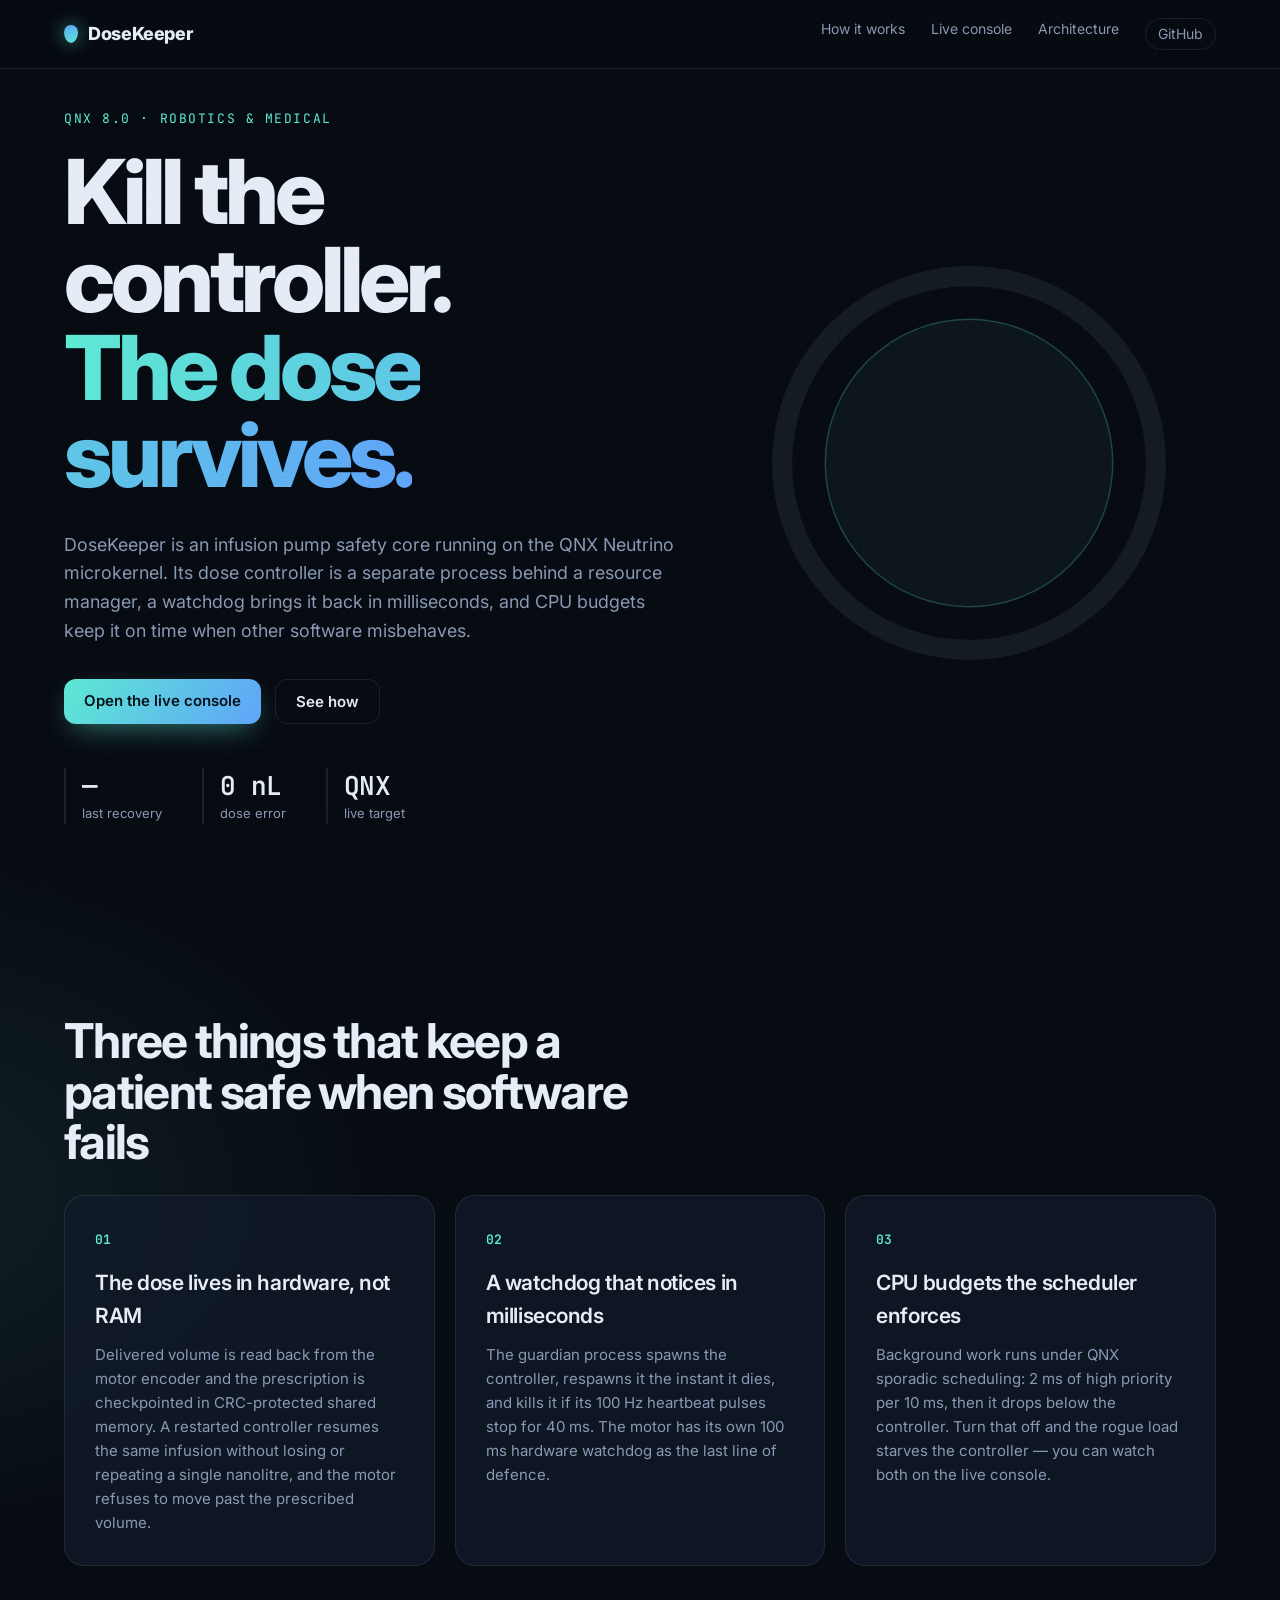
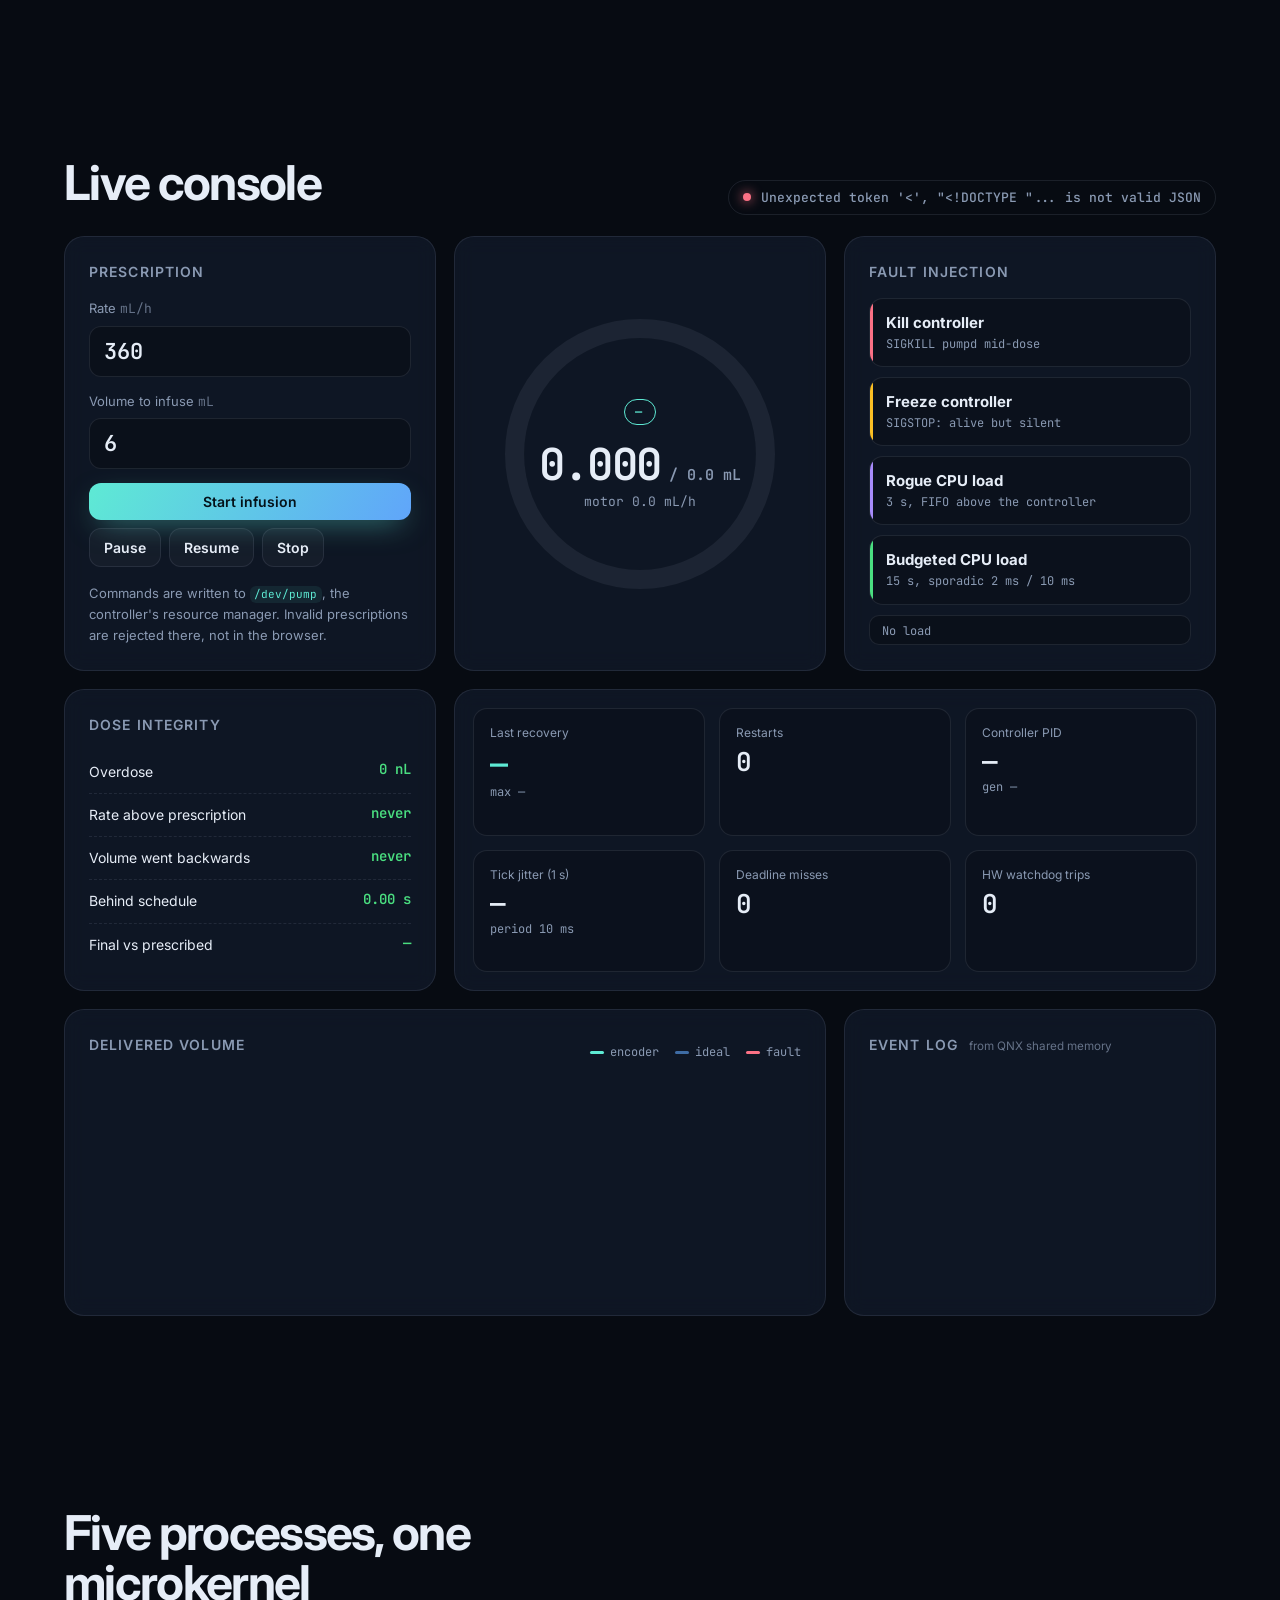
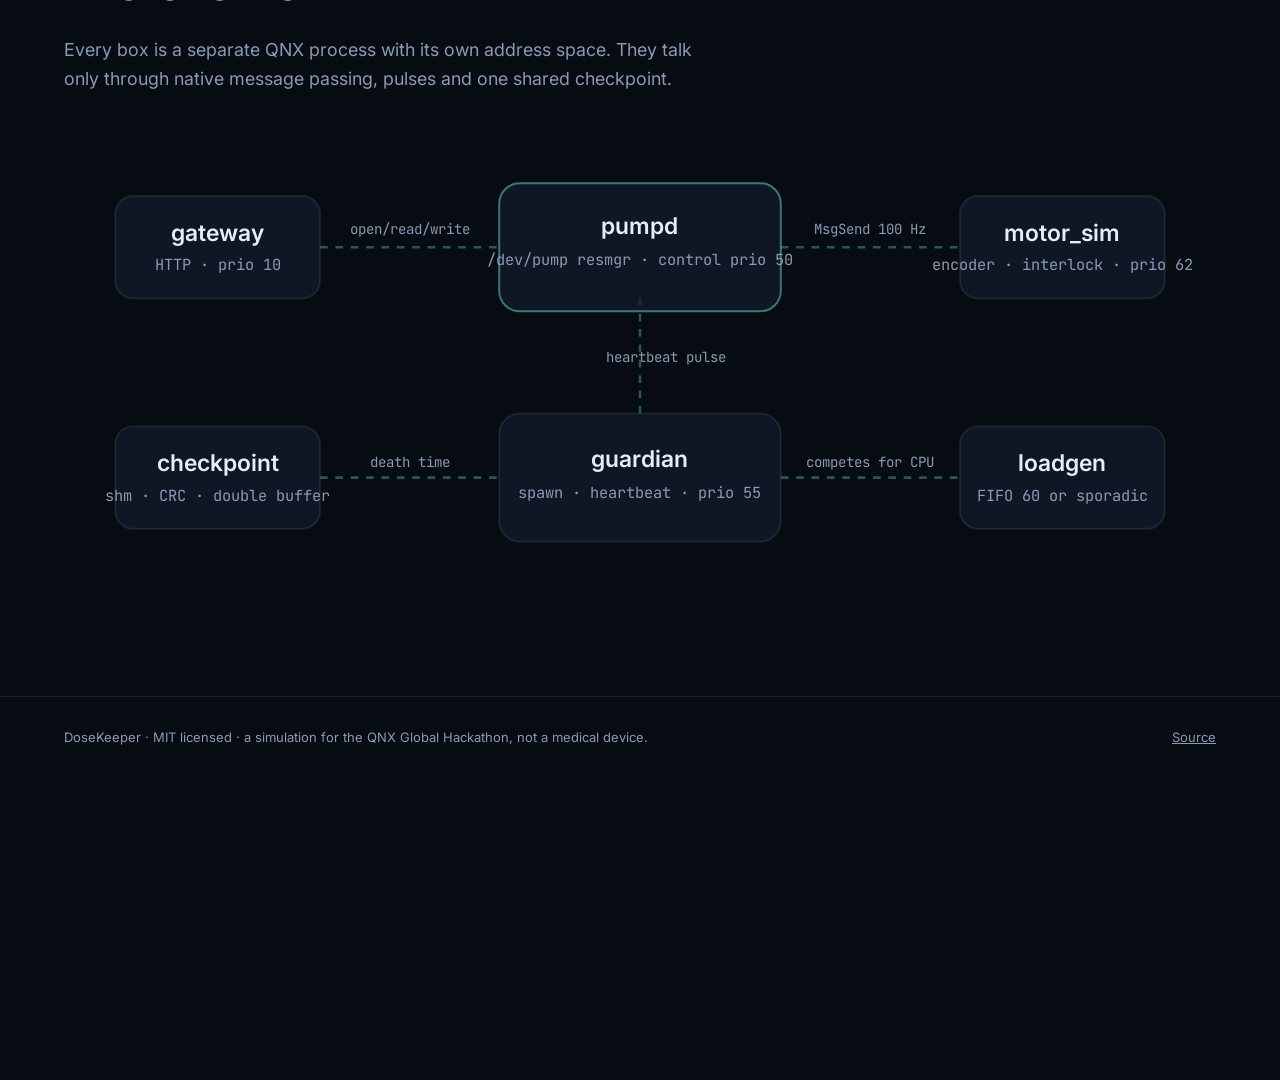
==== web/index.html @ 578a7ac2 "DoseKeeper: QNX pump core, dashboard and resource-manager codelab Co-Authored-By: Himanshu Kumar <jh" ====
<!doctype html>
<html lang="en">
<head>
<meta charset="utf-8">
<meta name="viewport" content="width=device-width, initial-scale=1">
<title>DoseKeeper — the dose survives the crash</title>
<meta name="description" content="A fault-tolerant infusion pump safety core on QNX 8.0: resource-manager dose controller, watchdog restart, CPU budgets and live fault injection.">
<link rel="preconnect" href="https://fonts.googleapis.com">
<link href="https://fonts.googleapis.com/css2?family=Inter:wght@400;500;600;700;800&family=JetBrains+Mono:wght@400;600&display=swap" rel="stylesheet">
<link rel="stylesheet" href="style.css">
</head>
<body>
<div class="grain" aria-hidden="true"></div>
<header class="nav">
  <a class="brand" href="#top"><span class="drop"></span>DoseKeeper</a>
  <nav><a href="#how">How it works</a><a href="#console">Live console</a><a href="#arch">Architecture</a>
  <a class="gh" href="https://github.com/himanshu748/dosekeeper" target="_blank" rel="noopener">GitHub</a></nav>
</header>

<main id="top">
  <section class="hero">
    <div class="hero-copy">
      <p class="eyebrow reveal">QNX 8.0 · Robotics &amp; Medical</p>
      <h1 class="reveal">Kill the controller.<br><em>The dose survives.</em></h1>
      <p class="lede reveal">DoseKeeper is an infusion pump safety core running on the QNX Neutrino microkernel. Its dose controller is a separate process behind a resource manager, a watchdog brings it back in milliseconds, and CPU budgets keep it on time when other software misbehaves.</p>
      <div class="cta reveal"><a class="btn primary" href="#console">Open the live console</a><a class="btn ghost" href="#how">See how</a></div>
      <dl class="hero-stats reveal">
        <div><dt id="h-rec">—</dt><dd>last recovery</dd></div>
        <div><dt id="h-err">0 nL</dt><dd>dose error</dd></div>
        <div><dt id="h-os">QNX</dt><dd>live target</dd></div>
      </dl>
    </div>
    <div class="hero-art reveal" aria-hidden="true">
      <svg viewBox="0 0 320 320" class="ring">
        <defs><linearGradient id="g1" x1="0" x2="1" y1="0" y2="1"><stop offset="0" stop-color="#5eead4"/><stop offset="1" stop-color="#60a5fa"/></linearGradient></defs>
        <circle cx="160" cy="160" r="130" class="track"/>
        <circle cx="160" cy="160" r="130" class="arc" id="hero-arc"/>
        <circle cx="160" cy="160" r="100" class="pulse"/>
      </svg>
      <div class="hero-drip"><span></span><span></span><span></span></div>
    </div>
  </section>

  <section id="how" class="how">
    <h2 class="reveal">Three things that keep a patient safe when software fails</h2>
    <div class="cards">
      <article class="card reveal"><span class="num">01</span><h3>The dose lives in hardware, not RAM</h3><p>Delivered volume is read back from the motor encoder and the prescription is checkpointed in CRC-protected shared memory. A restarted controller resumes the same infusion without losing or repeating a single nanolitre, and the motor refuses to move past the prescribed volume.</p></article>
      <article class="card reveal"><span class="num">02</span><h3>A watchdog that notices in milliseconds</h3><p>The guardian process spawns the controller, respawns it the instant it dies, and kills it if its 100 Hz heartbeat pulses stop for 40 ms. The motor has its own 100 ms hardware watchdog as the last line of defence.</p></article>
      <article class="card reveal"><span class="num">03</span><h3>CPU budgets the scheduler enforces</h3><p>Background work runs under QNX sporadic scheduling: 2 ms of high priority per 10 ms, then it drops below the controller. Turn that off and the rogue load starves the controller — you can watch both on the live console.</p></article>
    </div>
  </section>

  <section id="console" class="console">
    <div class="console-head">
      <h2>Live console</h2>
      <div class="conn" id="conn"><span class="dot"></span><span id="conn-text">Connecting to QNX…</span></div>
    </div>

    <div class="grid">
      <div class="panel rx">
        <h3>Prescription</h3>
        <form id="rx-form" autocomplete="off">
          <label>Rate <span class="unit">mL/h</span><input id="rate" type="number" min="0.1" max="999.9" step="0.1" value="360" required></label>
          <label>Volume to infuse <span class="unit">mL</span><input id="vtbi" type="number" min="0.1" max="1000" step="0.1" value="6" required></label>
          <div class="row">
            <button class="btn primary" id="b-start" type="submit">Start infusion</button>
            <button class="btn" id="b-pause" type="button" data-api="pause">Pause</button>
            <button class="btn" id="b-resume" type="button" data-api="resume">Resume</button>
            <button class="btn" id="b-stop" type="button" data-api="stop">Stop</button>
          </div>
        </form>
        <p class="hint">Commands are written to <code>/dev/pump</code>, the controller's resource manager. Invalid prescriptions are rejected there, not in the browser.</p>
      </div>

      <div class="panel gauge">
        <svg viewBox="0 0 220 220" class="dial">
          <circle cx="110" cy="110" r="92" class="track"/>
          <circle cx="110" cy="110" r="92" class="ideal" id="dial-ideal"/>
          <circle cx="110" cy="110" r="92" class="arc" id="dial-arc"/>
        </svg>
        <div class="dial-center">
          <div class="state" id="state">—</div>
          <div class="vol"><span id="delivered">0.000</span><small> / <span id="vtbi-show">0.0</span> mL</small></div>
          <div class="sub" id="rate-show">motor 0.0 mL/h</div>
        </div>
      </div>

      <div class="panel faults">
        <h3>Fault injection</h3>
        <button class="fault danger" data-api="fault/kill"><b>Kill controller</b><span>SIGKILL pumpd mid-dose</span></button>
        <button class="fault warn" data-api="fault/hang"><b>Freeze controller</b><span>SIGSTOP: alive but silent</span></button>
        <button class="fault rogue" data-api="load?mode=rogue"><b>Rogue CPU load</b><span>3 s, FIFO above the controller</span></button>
        <button class="fault ok" data-api="load?mode=budgeted"><b>Budgeted CPU load</b><span>15 s, sporadic 2 ms / 10 ms</span></button>
        <div class="loadbar" id="loadbar"><span id="loadbar-fill"></span><em id="loadbar-text">No load</em></div>
      </div>

      <div class="panel integrity">
        <h3>Dose integrity</h3>
        <ul>
          <li><span>Overdose</span><b id="i-over">0 nL</b></li>
          <li><span>Rate above prescription</span><b id="i-bolus">never</b></li>
          <li><span>Volume went backwards</span><b id="i-back">never</b></li>
          <li><span>Behind schedule</span><b id="i-drift">0.00 s</b></li>
          <li><span>Final vs prescribed</span><b id="i-final">—</b></li>
        </ul>
      </div>

      <div class="panel metrics">
        <div class="metric big"><span>Last recovery</span><b id="m-rec">—</b><small id="m-recmax">max —</small></div>
        <div class="metric"><span>Restarts</span><b id="m-restarts">0</b></div>
        <div class="metric"><span>Controller PID</span><b id="m-pid">—</b><small id="m-gen">gen —</small></div>
        <div class="metric"><span>Tick jitter (1 s)</span><b id="m-jit">—</b><small>period 10 ms</small></div>
        <div class="metric"><span>Deadline misses</span><b id="m-miss">0</b></div>
        <div class="metric"><span>HW watchdog trips</span><b id="m-trips">0</b></div>
      </div>

      <div class="panel chart">
        <div class="chart-head"><h3>Delivered volume</h3><div class="legend"><i class="l-act"></i>encoder<i class="l-ideal"></i>ideal<i class="l-fault"></i>fault</div></div>
        <canvas id="chart" height="220"></canvas>
      </div>

      <div class="panel events">
        <h3>Event log <small>from QNX shared memory</small></h3>
        <ol id="events"></ol>
      </div>
    </div>
  </section>

  <section id="arch" class="arch">
    <h2 class="reveal">Five processes, one microkernel</h2>
    <p class="lede reveal">Every box is a separate QNX process with its own address space. They talk only through native message passing, pulses and one shared checkpoint.</p>
    <svg viewBox="0 0 900 360" class="arch-svg reveal" role="img" aria-label="Architecture diagram">
      <g class="link"><path d="M200 90 H340"/><path d="M560 90 H700"/><path d="M450 130 V220"/><path d="M200 270 H340"/><path d="M560 270 H700"/></g>
      <g class="node" id="n-gateway"><rect x="40" y="50" width="160" height="80" rx="14"/><text x="120" y="85">gateway</text><text x="120" y="108" class="s">HTTP · prio 10</text></g>
      <g class="node core" id="n-pumpd"><rect x="340" y="40" width="220" height="100" rx="16"/><text x="450" y="80">pumpd</text><text x="450" y="104" class="s">/dev/pump resmgr · control prio 50</text></g>
      <g class="node" id="n-motor"><rect x="700" y="50" width="160" height="80" rx="14"/><text x="120" y="85" transform="translate(660 0)">motor_sim</text><text x="120" y="108" class="s" transform="translate(660 0)">encoder · interlock · prio 62</text></g>
      <g class="node" id="n-guardian"><rect x="340" y="220" width="220" height="100" rx="16"/><text x="450" y="262">guardian</text><text x="450" y="286" class="s">spawn · heartbeat · prio 55</text></g>
      <g class="node" id="n-shm"><rect x="40" y="230" width="160" height="80" rx="14"/><text x="120" y="265">checkpoint</text><text x="120" y="288" class="s">shm · CRC · double buffer</text></g>
      <g class="node" id="n-load"><rect x="700" y="230" width="160" height="80" rx="14"/><text x="780" y="265">loadgen</text><text x="780" y="288" class="s">FIFO 60 or sporadic</text></g>
      <g class="lbl"><text x="270" y="80">open/read/write</text><text x="630" y="80">MsgSend 100 Hz</text><text x="470" y="180" text-anchor="start">heartbeat pulse</text><text x="270" y="262">death time</text><text x="630" y="262">competes for CPU</text></g>
    </svg>
  </section>
</main>

<footer><span>DoseKeeper · MIT licensed · a simulation for the QNX Global Hackathon, not a medical device.</span><a href="https://github.com/himanshu748/dosekeeper">Source</a></footer>
<div class="toast" id="toast" role="status" aria-live="polite"></div>
<script src="app.js"></script>
</body>
</html>
---- web/style.css ----
:root{--bg:#070b12;--bg2:#0c1320;--panel:rgba(18,27,43,.72);--line:rgba(148,163,184,.14);--text:#e6edf7;--muted:#8a9ab3;
--teal:#5eead4;--blue:#60a5fa;--red:#fb7185;--amber:#fbbf24;--green:#4ade80;--violet:#a78bfa;--r:20px;
--mono:'JetBrains Mono',ui-monospace,monospace;--sans:Inter,system-ui,sans-serif}
*{box-sizing:border-box}
html{scroll-behavior:smooth}
body{margin:0;background:radial-gradient(1200px 700px at 80% -10%,rgba(96,165,250,.16),transparent 60%),radial-gradient(900px 600px at -10% 30%,rgba(94,234,212,.10),transparent 60%),var(--bg);color:var(--text);font:16px/1.6 var(--sans);-webkit-font-smoothing:antialiased;overflow-x:hidden}
.grain{position:fixed;inset:0;pointer-events:none;opacity:.05;background-image:url("data:image/svg+xml,%3Csvg xmlns='http://www.w3.org/2000/svg' width='120' height='120'%3E%3Cfilter id='n'%3E%3CfeTurbulence baseFrequency='.9'/%3E%3C/filter%3E%3Crect width='100%25' height='100%25' filter='url(%23n)'/%3E%3C/svg%3E");z-index:50}
a{color:inherit}
code{font-family:var(--mono);font-size:.85em;background:rgba(94,234,212,.08);color:var(--teal);padding:.1em .4em;border-radius:6px}
.nav{position:sticky;top:0;z-index:40;display:flex;justify-content:space-between;align-items:center;padding:18px clamp(20px,5vw,64px);backdrop-filter:blur(14px);background:rgba(7,11,18,.6);border-bottom:1px solid var(--line)}
.brand{display:flex;gap:10px;align-items:center;font-weight:800;letter-spacing:-.02em;text-decoration:none;font-size:18px}
.drop{width:14px;height:18px;background:linear-gradient(160deg,var(--teal),var(--blue));border-radius:50% 50% 50% 50%/60% 60% 40% 40%;transform:rotate(180deg);box-shadow:0 0 18px rgba(94,234,212,.6)}
.nav nav{display:flex;gap:26px;font-size:14px;color:var(--muted)}
.nav nav a{text-decoration:none;transition:color .2s}.nav nav a:hover{color:var(--text)}
.gh{border:1px solid var(--line);padding:4px 12px;border-radius:99px}
section{padding:96px clamp(20px,5vw,64px);max-width:1360px;margin:0 auto}
h1{font-size:clamp(44px,7vw,92px);line-height:.98;letter-spacing:-.045em;margin:.2em 0 .35em;font-weight:800}
h1 em{font-style:normal;background:linear-gradient(90deg,var(--teal),var(--blue));-webkit-background-clip:text;background-clip:text;color:transparent}
h2{font-size:clamp(30px,4vw,48px);letter-spacing:-.035em;line-height:1.05;margin:0 0 28px;max-width:20ch}
h3{margin:0 0 14px;font-size:14px;font-weight:600;letter-spacing:.08em;text-transform:uppercase;color:var(--muted)}
h3 small{text-transform:none;letter-spacing:0;font-weight:400;opacity:.7;margin-left:6px}
.eyebrow{font-family:var(--mono);font-size:13px;color:var(--teal);letter-spacing:.12em;text-transform:uppercase;margin:0}
.lede{font-size:clamp(17px,1.4vw,20px);color:var(--muted);max-width:58ch}
.hero{display:grid;grid-template-columns:1.25fr 1fr;gap:40px;align-items:center;min-height:calc(100vh - 70px);padding-top:40px}
.cta{display:flex;gap:14px;margin:34px 0 44px;flex-wrap:wrap}
.btn{font:600 15px var(--sans);border:1px solid var(--line);background:rgba(255,255,255,.03);color:var(--text);padding:12px 20px;border-radius:12px;cursor:pointer;text-decoration:none;transition:transform .15s,background .2s,border-color .2s,opacity .2s}
.btn:hover{transform:translateY(-1px);border-color:rgba(148,163,184,.4)}
.btn:disabled{opacity:.35;cursor:not-allowed;transform:none}
.btn.primary{background:linear-gradient(120deg,var(--teal),var(--blue));color:#04121a;border:0;box-shadow:0 10px 30px -10px rgba(94,234,212,.6)}
.btn.ghost{background:transparent}
.hero-stats{display:flex;gap:40px;margin:0}
.hero-stats div{border-left:2px solid var(--line);padding-left:16px}
.hero-stats dt{font:600 26px var(--mono);letter-spacing:-.02em}
.hero-stats dd{margin:0;color:var(--muted);font-size:13px}
.hero-art{position:relative;aspect-ratio:1;max-width:460px;justify-self:center;width:100%}
.ring{width:100%;height:100%;transform:rotate(-90deg)}
.ring .track,.dial .track{fill:none;stroke:rgba(148,163,184,.1);stroke-width:14}
.ring .arc{fill:none;stroke:url(#g1);stroke-width:14;stroke-linecap:round;stroke-dasharray:817;stroke-dashoffset:817;animation:fill 6s cubic-bezier(.6,.1,.2,1) infinite}
.ring .pulse{fill:rgba(94,234,212,.05);stroke:rgba(94,234,212,.25);animation:breathe 3s ease-in-out infinite;transform-origin:160px 160px}
@keyframes fill{0%{stroke-dashoffset:817}70%,100%{stroke-dashoffset:0}}
@keyframes breathe{50%{transform:scale(1.06);opacity:.5}}
.hero-drip{position:absolute;inset:0;display:grid;place-items:center}
.hero-drip span{position:absolute;width:12px;height:16px;background:linear-gradient(var(--teal),var(--blue));border-radius:50% 50% 50% 50%/60% 60% 40% 40%;animation:drip 2.4s infinite ease-in;opacity:0}
.hero-drip span:nth-child(2){animation-delay:.8s}.hero-drip span:nth-child(3){animation-delay:1.6s}
@keyframes drip{0%{transform:translateY(-70px) scale(.6);opacity:0}20%{opacity:1}100%{transform:translateY(70px) scale(1);opacity:0}}
.cards{display:grid;grid-template-columns:repeat(3,1fr);gap:20px}
.card{background:var(--panel);border:1px solid var(--line);border-radius:var(--r);padding:30px;transition:transform .3s,border-color .3s}
.card:hover{transform:translateY(-4px);border-color:rgba(94,234,212,.35)}
.card .num{font:600 13px var(--mono);color:var(--teal)}
.card h3{font-size:21px;text-transform:none;letter-spacing:-.02em;color:var(--text);margin:14px 0 10px}
.card p{color:var(--muted);margin:0;font-size:15px}
.console{max-width:1440px}
.console-head{display:flex;justify-content:space-between;align-items:center;flex-wrap:wrap;gap:12px}
.conn{display:flex;gap:10px;align-items:center;font:500 13px var(--mono);color:var(--muted);border:1px solid var(--line);padding:8px 14px;border-radius:99px}
.conn .dot{width:8px;height:8px;border-radius:50%;background:var(--amber);box-shadow:0 0 12px var(--amber)}
.conn.up .dot{background:var(--green);box-shadow:0 0 12px var(--green)}
.conn.down .dot{background:var(--red);box-shadow:0 0 12px var(--red);animation:blink 1s infinite}
@keyframes blink{50%{opacity:.3}}
.grid{display:grid;grid-template-columns:repeat(12,1fr);gap:18px}
.panel{background:var(--panel);border:1px solid var(--line);border-radius:var(--r);padding:24px;backdrop-filter:blur(10px);position:relative;overflow:hidden}
.rx{grid-column:span 4}.gauge{grid-column:span 4;display:grid;place-items:center;min-height:340px}.faults{grid-column:span 4}
.integrity{grid-column:span 4}.metrics{grid-column:span 8;display:grid;grid-template-columns:repeat(3,1fr);gap:14px;padding:18px}
.chart{grid-column:span 8}.events{grid-column:span 4}
label{display:block;font-size:13px;color:var(--muted);margin-bottom:14px}
label .unit{font-family:var(--mono);opacity:.7}
input{display:block;width:100%;margin-top:6px;font:600 22px var(--mono);color:var(--text);background:rgba(0,0,0,.25);border:1px solid var(--line);border-radius:12px;padding:10px 14px;outline:none;transition:border-color .2s}
input:focus{border-color:var(--teal)}
.row{display:flex;flex-wrap:wrap;gap:8px;margin-top:8px}
.row .btn{padding:10px 14px;font-size:14px}.row .primary{flex:1 1 100%}
.hint{font-size:13px;color:var(--muted);margin:16px 0 0}
.dial{width:100%;max-width:300px;transform:rotate(-90deg)}
.dial .arc,.dial .ideal{fill:none;stroke-width:14;stroke-linecap:round;stroke-dasharray:578;stroke-dashoffset:578;transition:stroke-dashoffset .35s linear,stroke .3s}
.dial .arc{stroke:var(--teal);filter:drop-shadow(0 0 8px rgba(94,234,212,.5))}
.dial .ideal{stroke:rgba(96,165,250,.25);stroke-width:4}
.gauge.alarm .dial .arc{stroke:var(--red)}
.gauge.paused .dial .arc{stroke:var(--amber)}
.dial-center{position:absolute;text-align:center}
.state{font:600 12px var(--mono);letter-spacing:.2em;color:var(--teal);padding:4px 10px;border:1px solid currentColor;border-radius:99px;display:inline-block}
.gauge.alarm .state,.gauge.down .state{color:var(--red)}.gauge.paused .state{color:var(--amber)}.gauge.done .state{color:var(--green)}
.vol{font:600 44px var(--mono);letter-spacing:-.04em;margin:10px 0 0}
.vol small{font-size:15px;color:var(--muted);letter-spacing:0}
.sub{font:13px var(--mono);color:var(--muted)}
.fault{display:flex;flex-direction:column;align-items:flex-start;width:100%;text-align:left;background:rgba(0,0,0,.2);border:1px solid var(--line);color:var(--text);border-radius:14px;padding:12px 16px;margin-bottom:10px;cursor:pointer;font:inherit;transition:transform .15s,border-color .2s,background .2s;position:relative;overflow:hidden}
.fault b{font-size:15px}.fault span{font-size:12px;color:var(--muted);font-family:var(--mono)}
.fault:hover{transform:translateX(3px)}
.fault::before{content:"";position:absolute;left:0;top:0;bottom:0;width:3px;background:var(--c)}
.fault:hover{border-color:var(--c);background:color-mix(in srgb,var(--c) 8%,transparent)}
.fault.danger{--c:var(--red)}.fault.warn{--c:var(--amber)}.fault.rogue{--c:var(--violet)}.fault.ok{--c:var(--green)}
.fault:disabled{opacity:.4;cursor:wait}
.loadbar{position:relative;height:30px;border-radius:10px;background:rgba(0,0,0,.25);border:1px solid var(--line);overflow:hidden;margin-top:4px}
.loadbar span{position:absolute;inset:0 auto 0 0;width:0;background:linear-gradient(90deg,var(--c,var(--green)),transparent);opacity:.5;transition:width .3s linear}
.loadbar em{position:relative;font:12px/30px var(--mono);font-style:normal;padding-left:12px;color:var(--muted)}
.integrity ul{list-style:none;margin:0;padding:0}
.integrity li{display:flex;justify-content:space-between;padding:10px 0;border-bottom:1px dashed var(--line);font-size:14px}
.integrity li:last-child{border:0}
.integrity b{font:600 14px var(--mono);color:var(--green)}
.integrity b.bad{color:var(--red)}.integrity b.warn{color:var(--amber)}
.metric{background:rgba(0,0,0,.18);border:1px solid var(--line);border-radius:14px;padding:14px 16px;display:flex;flex-direction:column}
.metric span{font-size:12px;color:var(--muted)}
.metric b{font:600 26px var(--mono);letter-spacing:-.03em;margin-top:2px}
.metric small{font:12px var(--mono);color:var(--muted)}
.metric.big b{color:var(--teal);font-size:30px}
.metric.flash{animation:flash 1.2s}
@keyframes flash{0%{background:rgba(94,234,212,.3)}100%{background:rgba(0,0,0,.18)}}
.chart-head{display:flex;justify-content:space-between;align-items:center}
.legend{font:12px var(--mono);color:var(--muted);display:flex;align-items:center;gap:6px}
.legend i{width:14px;height:3px;display:inline-block;margin-left:10px;border-radius:2px}
.l-act{background:var(--teal)}.l-ideal{background:rgba(96,165,250,.6)}.l-fault{background:var(--red)}
canvas{width:100%;display:block}
.events ol{list-style:none;margin:0;padding:0;max-height:250px;overflow:auto;font:12.5px/1.5 var(--mono);scrollbar-width:thin}
.events li{display:grid;grid-template-columns:64px 1fr;gap:8px;padding:6px 0;border-bottom:1px solid var(--line);animation:in .4s}
.events li time{color:var(--muted)}
.events li.k-fault_kill,.events li.k-fault_hang,.events li.k-died,.events li.k-hung,.events li.k-motor_lost{color:var(--red)}
.events li.k-restarted,.events li.k-done{color:var(--green)}
.events li.k-hw_trip,.events li.k-deadline_miss{color:var(--amber)}.events li.k-load{color:var(--violet)}
@keyframes in{from{opacity:0;transform:translateX(-6px)}}
.arch-svg{width:100%;height:auto;margin-top:20px}
.arch-svg .node rect{fill:var(--panel);stroke:var(--line);stroke-width:1.5;transition:stroke .3s,fill .3s}
.arch-svg .node.core rect{stroke:rgba(94,234,212,.5)}
.arch-svg .node.dead rect{stroke:var(--red);fill:rgba(251,113,133,.12);animation:blink .5s 4}
.arch-svg .node.hot rect{stroke:var(--violet);fill:rgba(167,139,250,.1)}
.arch-svg text{fill:var(--text);font:600 18px var(--sans);text-anchor:middle}
.arch-svg text.s{fill:var(--muted);font:12px var(--mono)}
.arch-svg .link path{stroke:rgba(94,234,212,.35);stroke-width:2;fill:none;stroke-dasharray:6 6;animation:flow 1s linear infinite}
.arch-svg .lbl text{fill:var(--muted);font:11px var(--mono)}
@keyframes flow{to{stroke-dashoffset:-12}}
footer{display:flex;justify-content:space-between;flex-wrap:wrap;gap:12px;padding:30px clamp(20px,5vw,64px);border-top:1px solid var(--line);color:var(--muted);font-size:13px}
.toast{opacity:0;position:fixed;bottom:24px;left:50%;transform:translate(-50%,120px);background:#111a2b;border:1px solid var(--line);padding:12px 18px;border-radius:12px;font:13px var(--mono);transition:transform .35s cubic-bezier(.2,.9,.3,1.2);z-index:60;max-width:90vw}
.toast.show{opacity:1;transform:translate(-50%,0)}.toast.err{border-color:var(--red);color:var(--red)}
.reveal{opacity:0;transform:translateY(24px);transition:opacity .9s cubic-bezier(.2,.7,.2,1),transform .9s cubic-bezier(.2,.7,.2,1)}
.reveal.in{opacity:1;transform:none}
@media (max-width:1100px){.rx,.gauge,.faults,.integrity{grid-column:span 6}.metrics,.chart,.events{grid-column:span 12}}
@media (max-width:760px){.hero{grid-template-columns:1fr;min-height:auto}.hero-art{max-width:300px;order:-1}.cards{grid-template-columns:1fr}
.grid>*{grid-column:span 12!important}.metrics{grid-template-columns:repeat(2,1fr)}.nav nav a:not(.gh){display:none}.hero-stats{gap:20px}section{padding:64px 20px}}
@media (prefers-reduced-motion:reduce){*{animation:none!important;transition:none!important}.reveal{opacity:1;transform:none}}
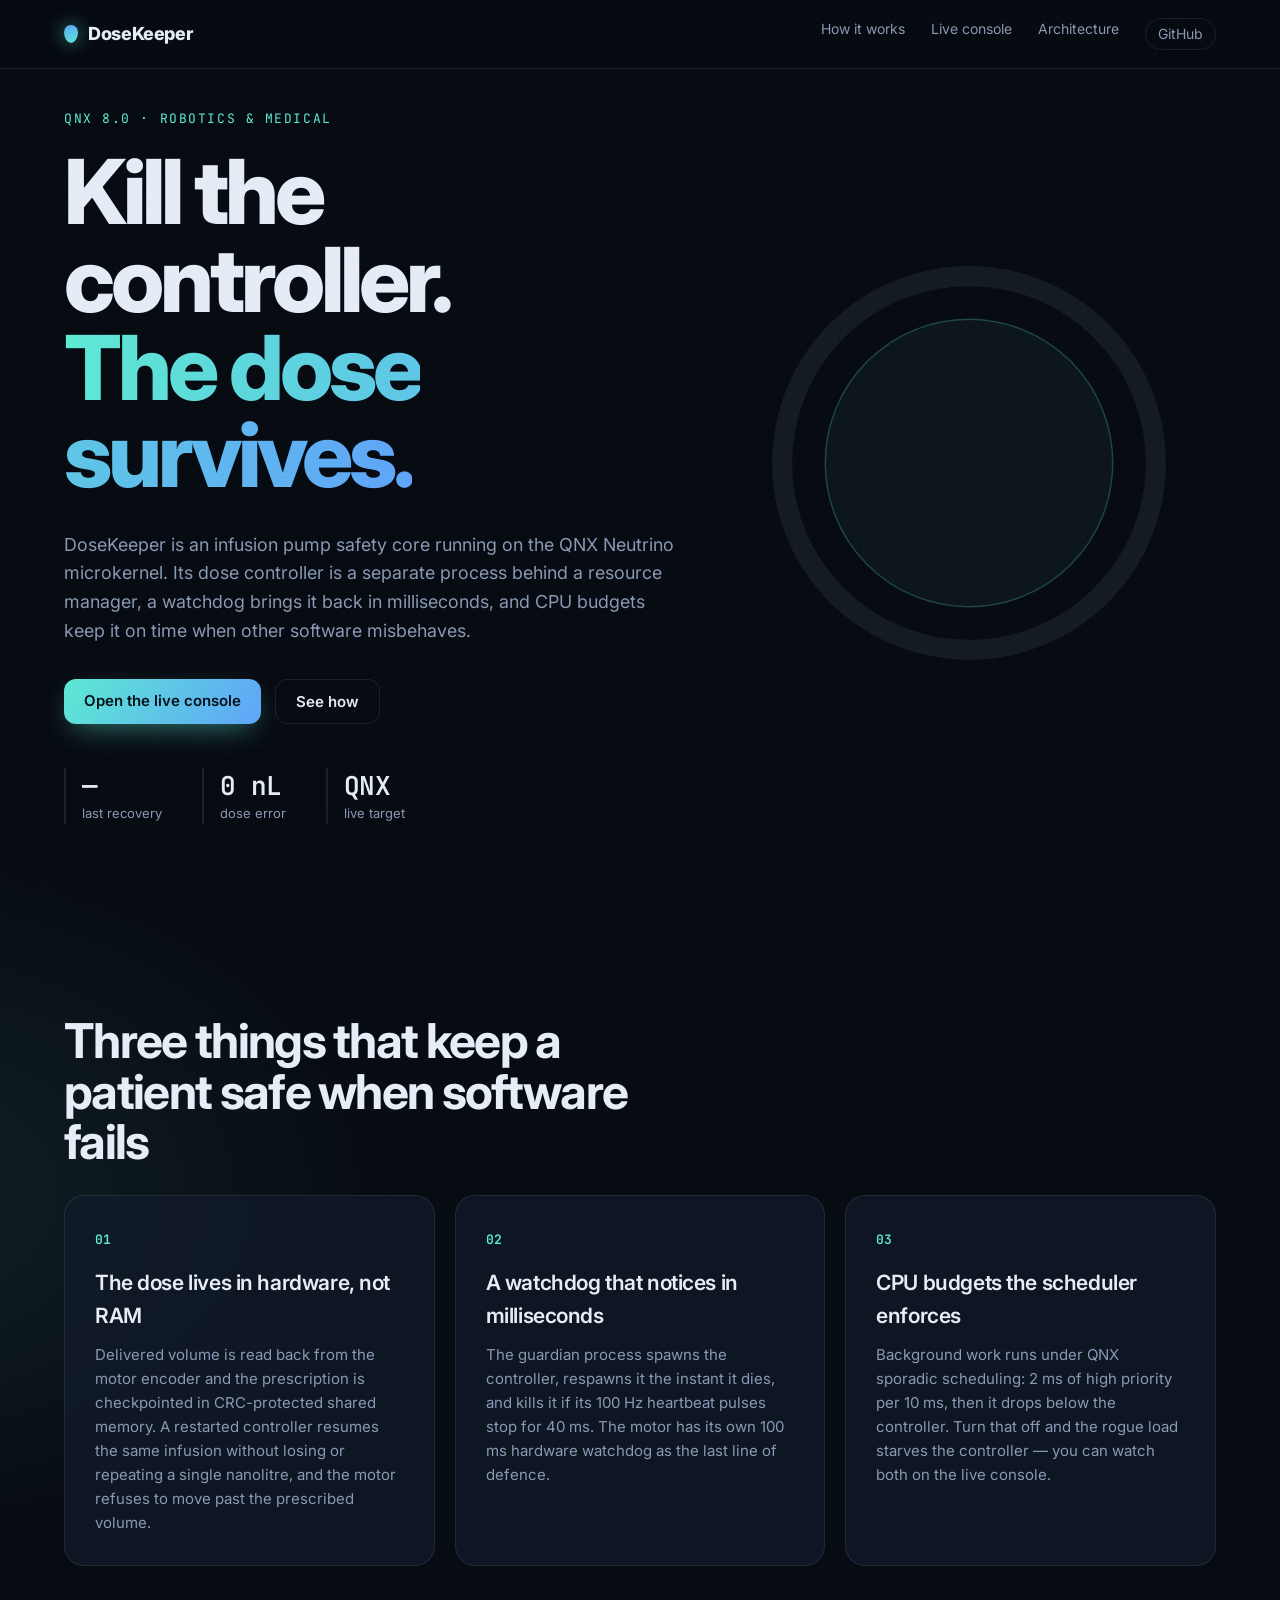
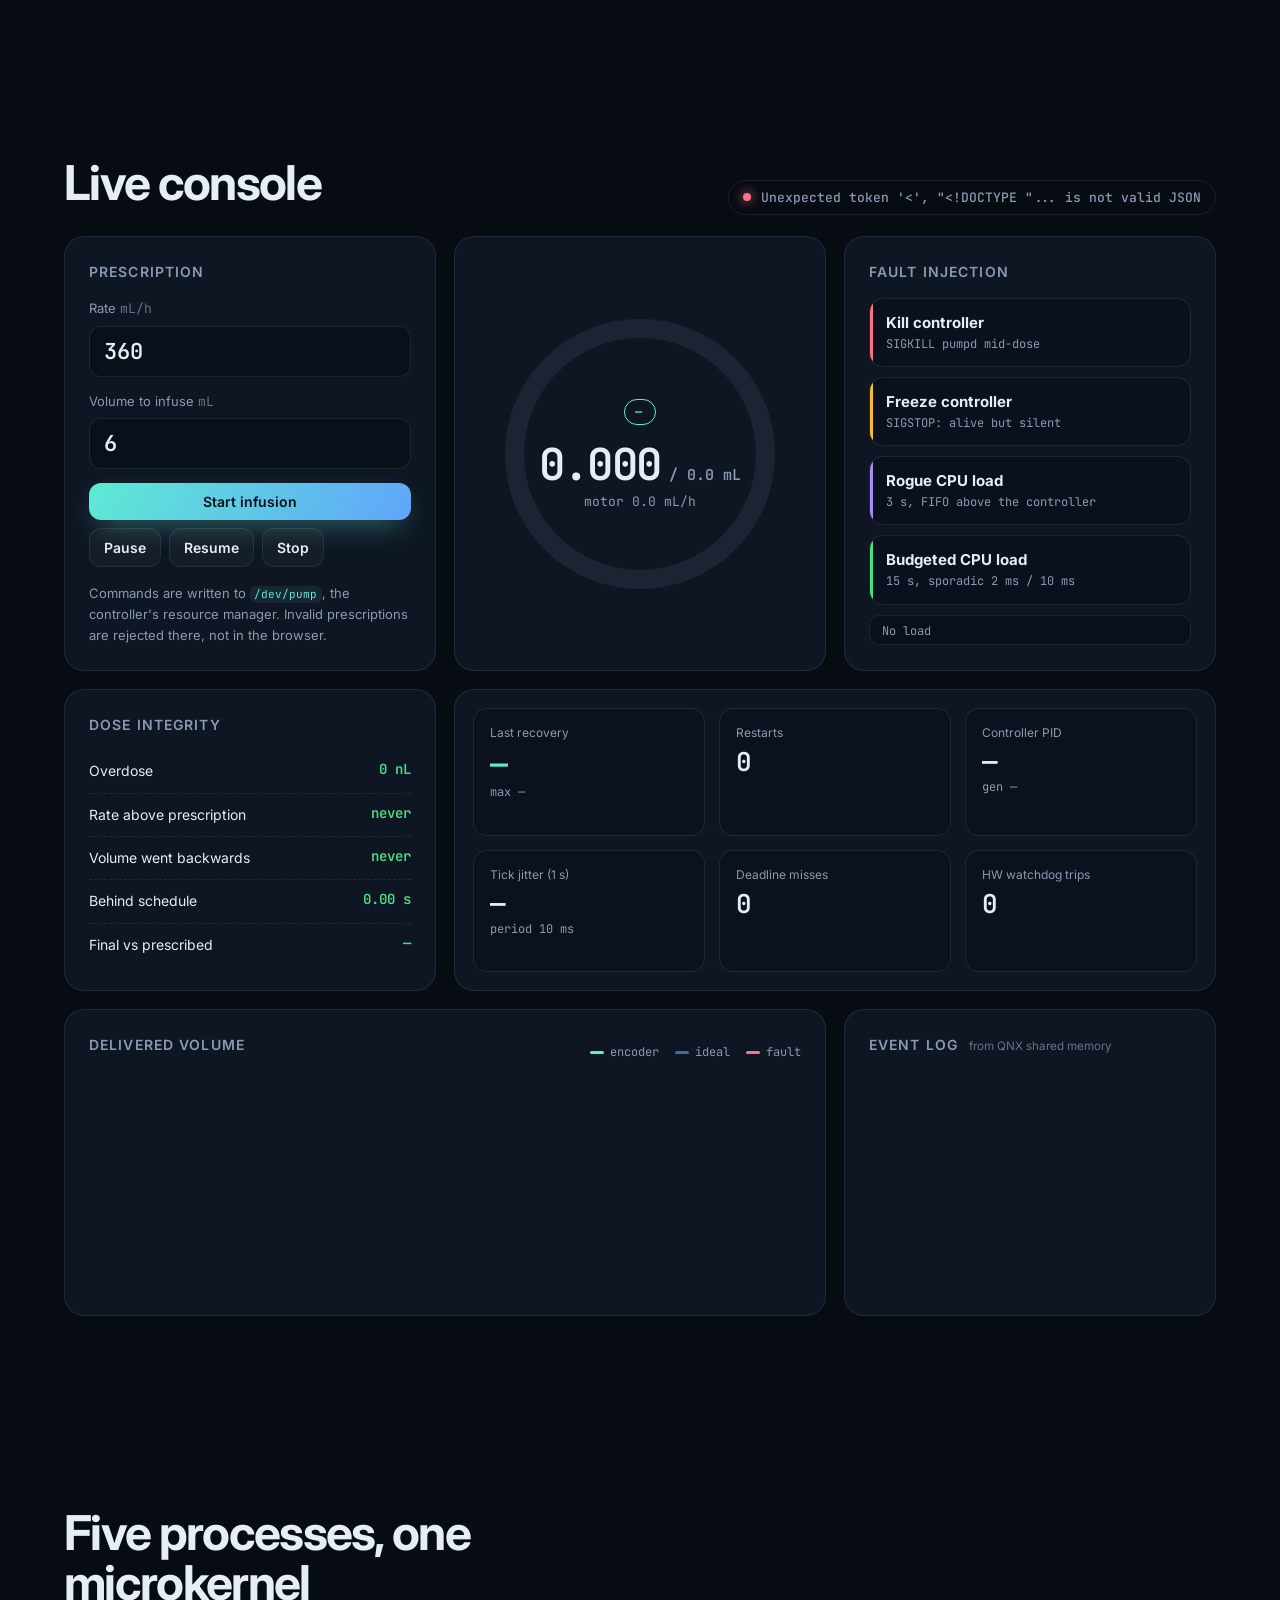
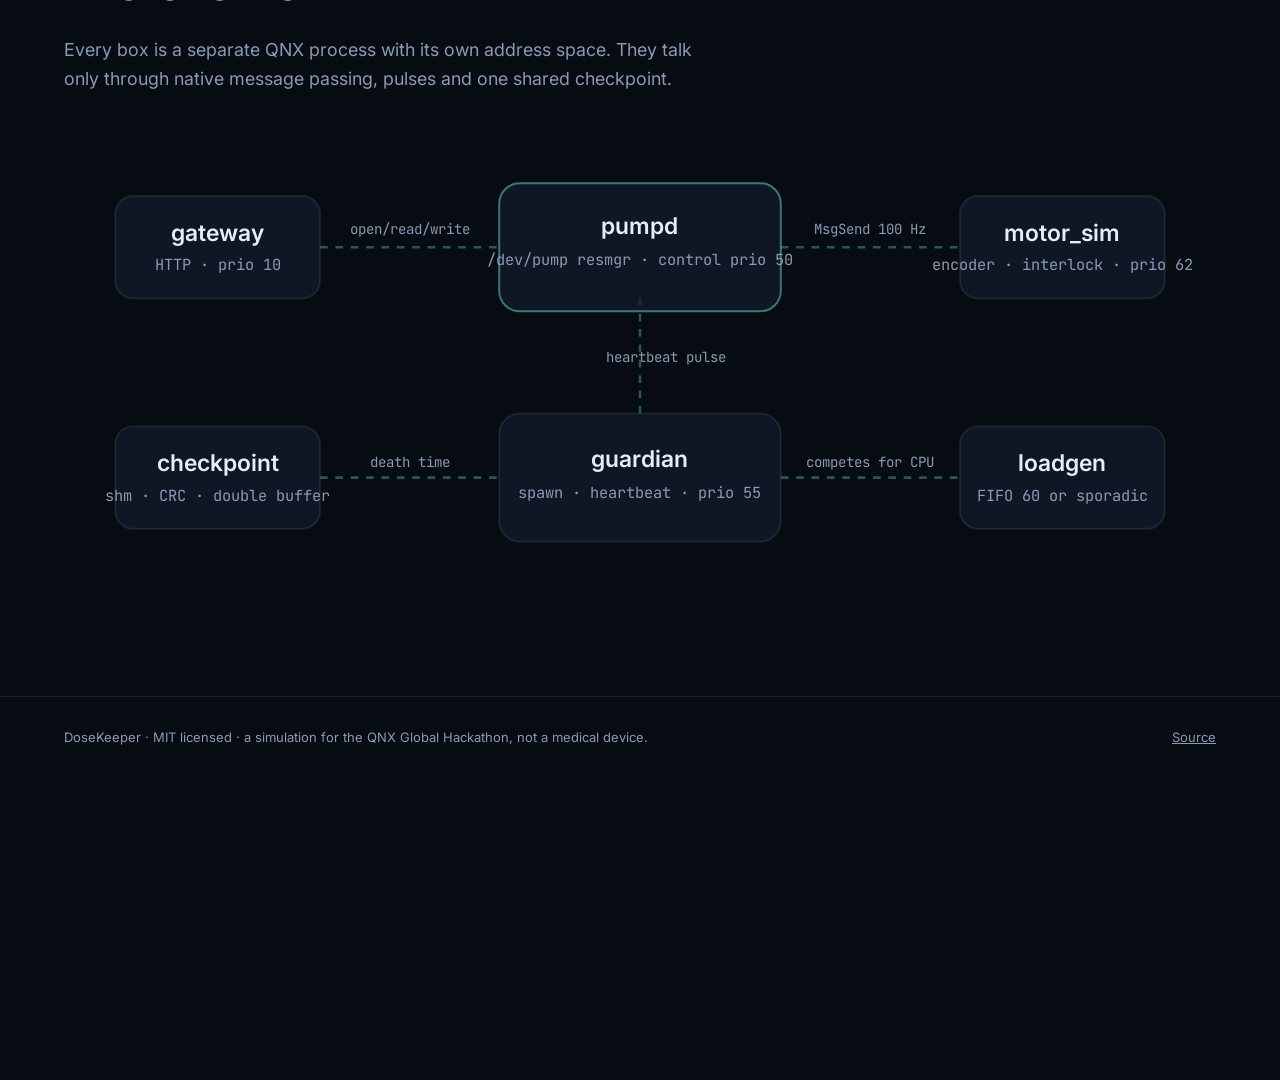
==== commit 9f5b0fd5: "Dashboard: leave prescription validation to /dev/pump Co-Authored-By: Himanshu Kumar <jhahimanshu653" ====
--- a/web/index.html
+++ b/web/index.html
@@ -60,8 +60,8 @@
       <div class="panel rx">
         <h3>Prescription</h3>
         <form id="rx-form" autocomplete="off">
-          <label>Rate <span class="unit">mL/h</span><input id="rate" type="number" min="0.1" max="999.9" step="0.1" value="360" required></label>
-          <label>Volume to infuse <span class="unit">mL</span><input id="vtbi" type="number" min="0.1" max="1000" step="0.1" value="6" required></label>
+          <label>Rate <span class="unit">mL/h</span><input id="rate" type="number" step="any" value="360" required></label>
+          <label>Volume to infuse <span class="unit">mL</span><input id="vtbi" type="number" step="any" value="6" required></label>
           <div class="row">
             <button class="btn primary" id="b-start" type="submit">Start infusion</button>
             <button class="btn" id="b-pause" type="button" data-api="pause">Pause</button>
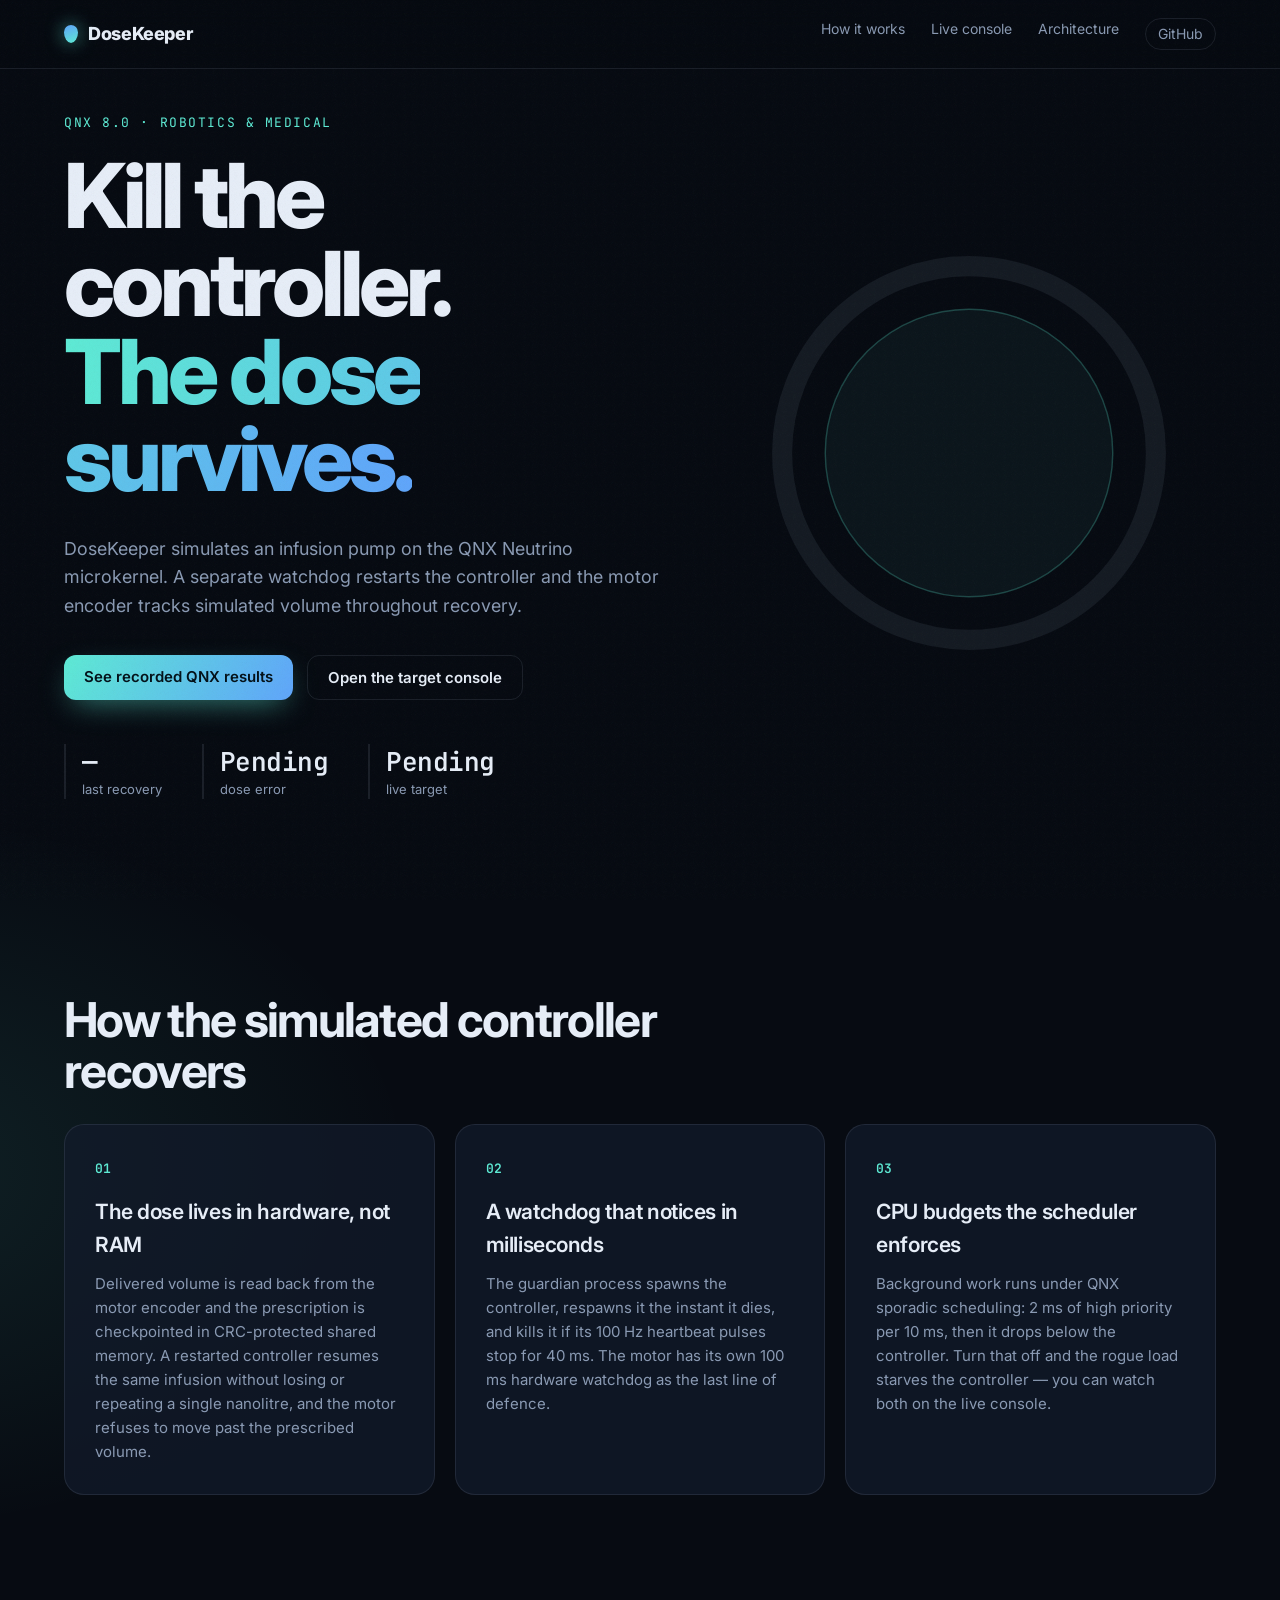
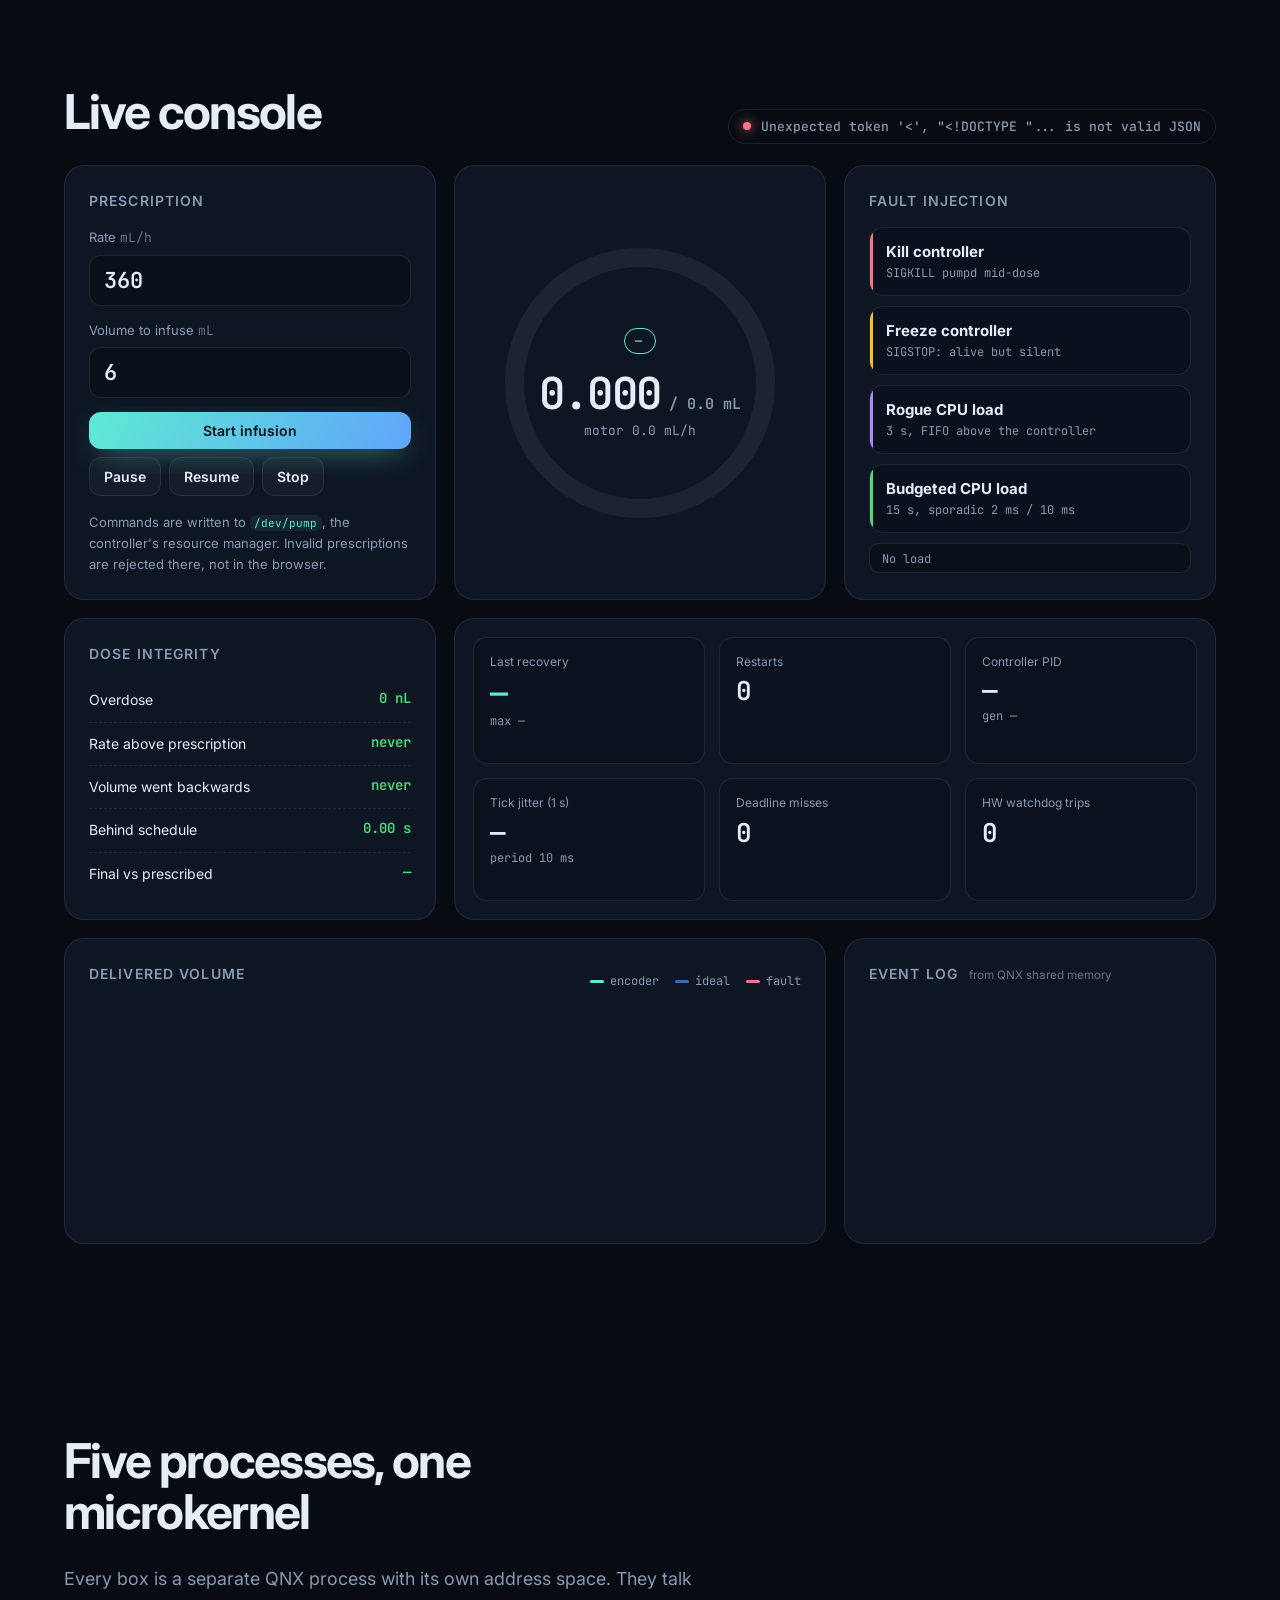
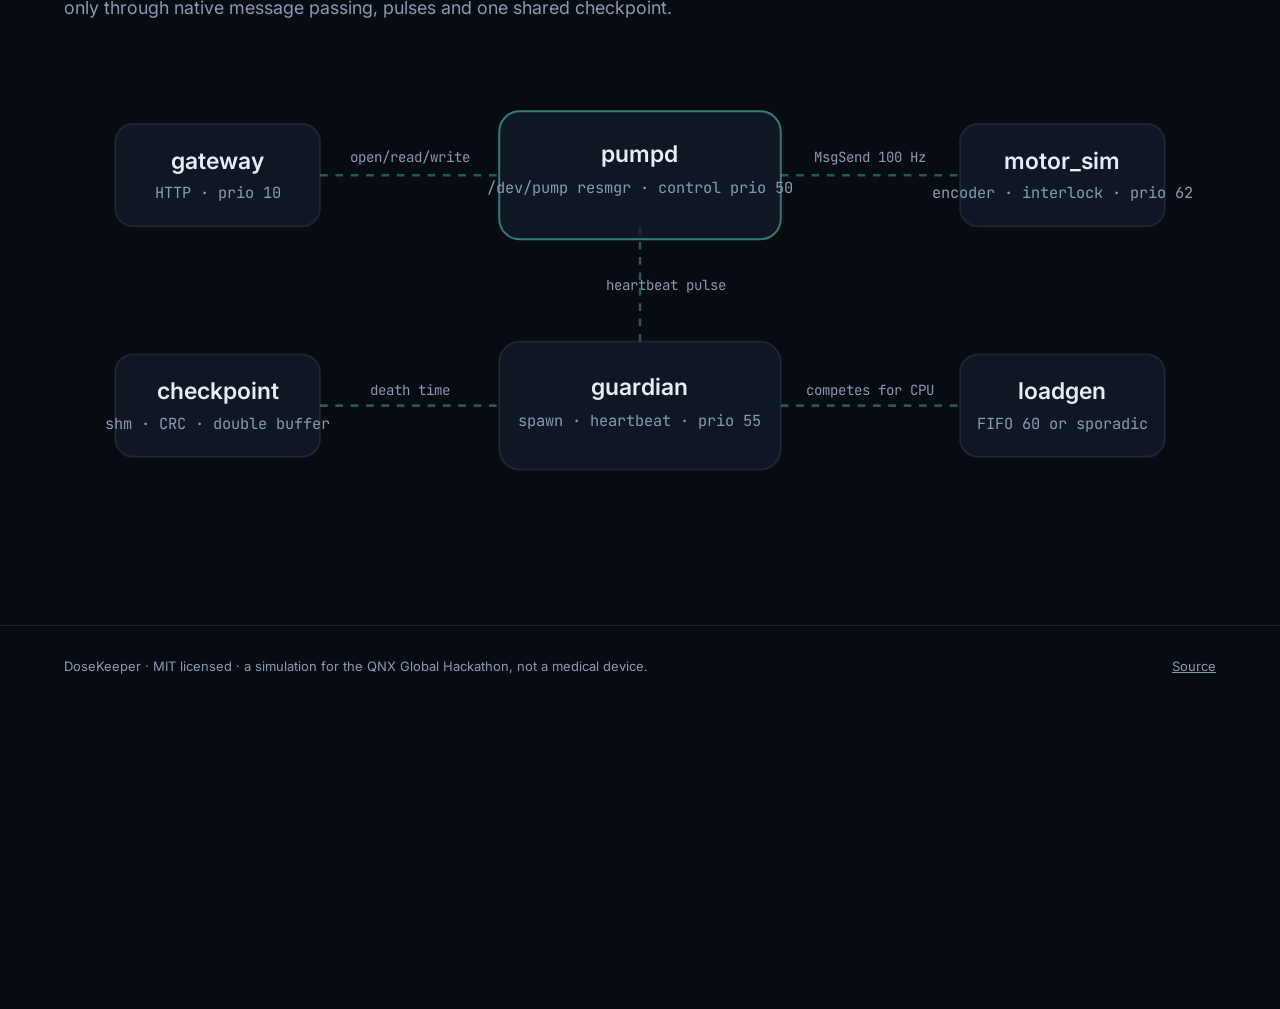
==== commit 9d248273: "Show recorded QNX recovery results and add host CI" ====
--- a/web/index.html
+++ b/web/index.html
@@ -22,12 +22,12 @@
     <div class="hero-copy">
       <p class="eyebrow reveal">QNX 8.0 · Robotics &amp; Medical</p>
       <h1 class="reveal">Kill the controller.<br><em>The dose survives.</em></h1>
-      <p class="lede reveal">DoseKeeper is an infusion pump safety core running on the QNX Neutrino microkernel. Its dose controller is a separate process behind a resource manager, a watchdog brings it back in milliseconds, and CPU budgets keep it on time when other software misbehaves.</p>
-      <div class="cta reveal"><a class="btn primary" href="#console">Open the live console</a><a class="btn ghost" href="#how">See how</a></div>
+      <p class="lede reveal">DoseKeeper simulates an infusion pump on the QNX Neutrino microkernel. A separate watchdog restarts the controller and the motor encoder tracks simulated volume throughout recovery.</p>
+      <div class="cta reveal"><a class="btn primary" href="evidence.html">See recorded QNX results</a><a class="btn ghost" href="#console">Open the target console</a></div>
       <dl class="hero-stats reveal">
         <div><dt id="h-rec">—</dt><dd>last recovery</dd></div>
-        <div><dt id="h-err">0 nL</dt><dd>dose error</dd></div>
-        <div><dt id="h-os">QNX</dt><dd>live target</dd></div>
+        <div><dt id="h-err">Pending</dt><dd>dose error</dd></div>
+        <div><dt id="h-os">Pending</dt><dd>live target</dd></div>
       </dl>
     </div>
     <div class="hero-art reveal" aria-hidden="true">
@@ -42,7 +42,7 @@
   </section>
 
   <section id="how" class="how">
-    <h2 class="reveal">Three things that keep a patient safe when software fails</h2>
+    <h2 class="reveal">How the simulated controller recovers</h2>
     <div class="cards">
       <article class="card reveal"><span class="num">01</span><h3>The dose lives in hardware, not RAM</h3><p>Delivered volume is read back from the motor encoder and the prescription is checkpointed in CRC-protected shared memory. A restarted controller resumes the same infusion without losing or repeating a single nanolitre, and the motor refuses to move past the prescribed volume.</p></article>
       <article class="card reveal"><span class="num">02</span><h3>A watchdog that notices in milliseconds</h3><p>The guardian process spawns the controller, respawns it the instant it dies, and kills it if its 100 Hz heartbeat pulses stop for 40 ms. The motor has its own 100 ms hardware watchdog as the last line of defence.</p></article>
